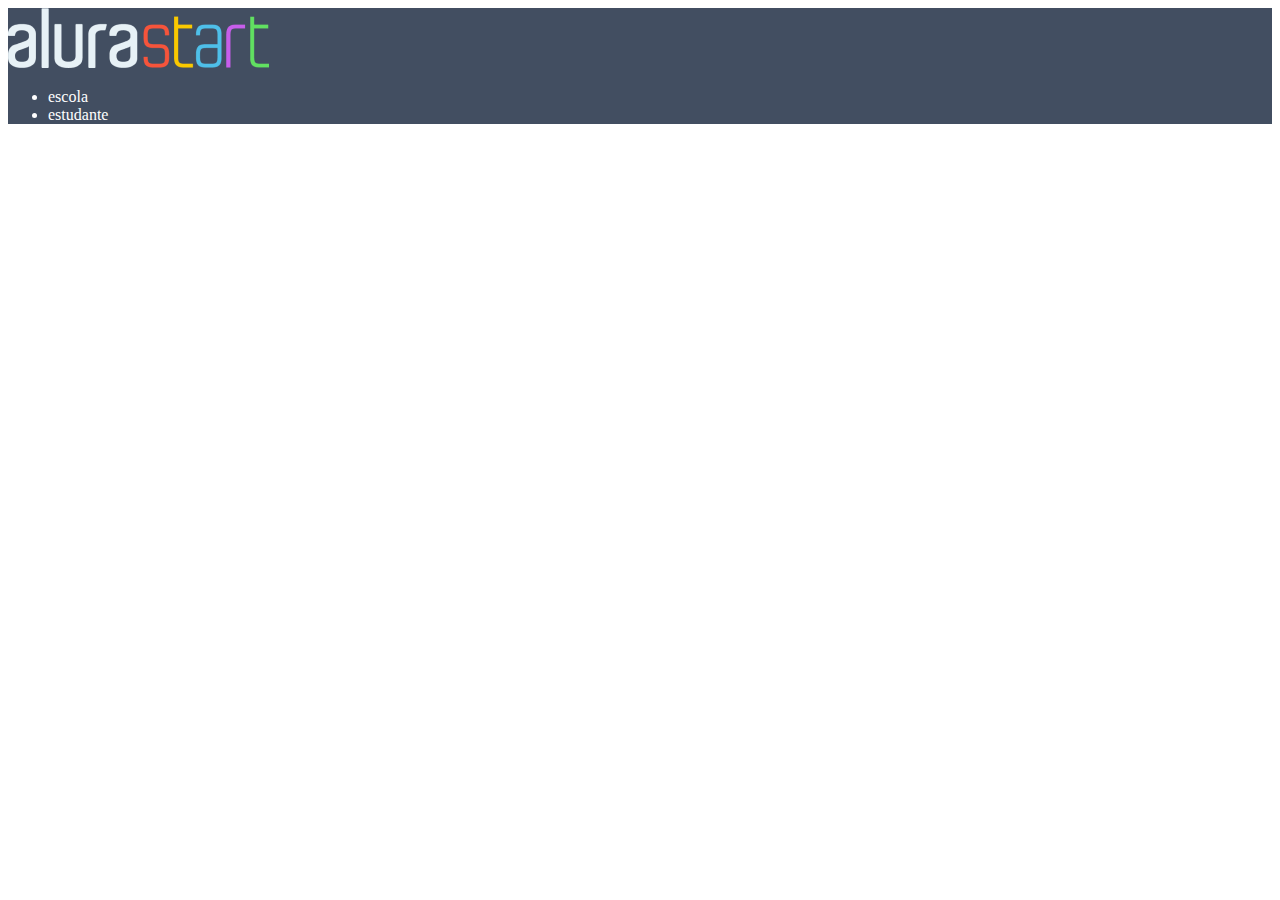
==== index.html @ 7dda3f37 "Add files via upload" ====
<!DOCTYPE html>
<html lang="en">
<head>
    <meta charset="UTF-8">
    <meta http-equiv="X-UA-Compatible" content="IE=edge">
    <meta name="viewport" content="width=device-width, initial-scale=1.0">
    <title>Document</title>
    <link rel="stylesheet" href="style.css">
</head>
<body>
    <header>

       <img src="alurastart logo 1.png" alt="">
        <ul>
            <li>escola</li>
    <li>estudante</li>
    
    
    
        </ul>


    </header>
   
    
</body>
</html>
---- style.css ----
header{
background-color: #424e61;
color: white;


}
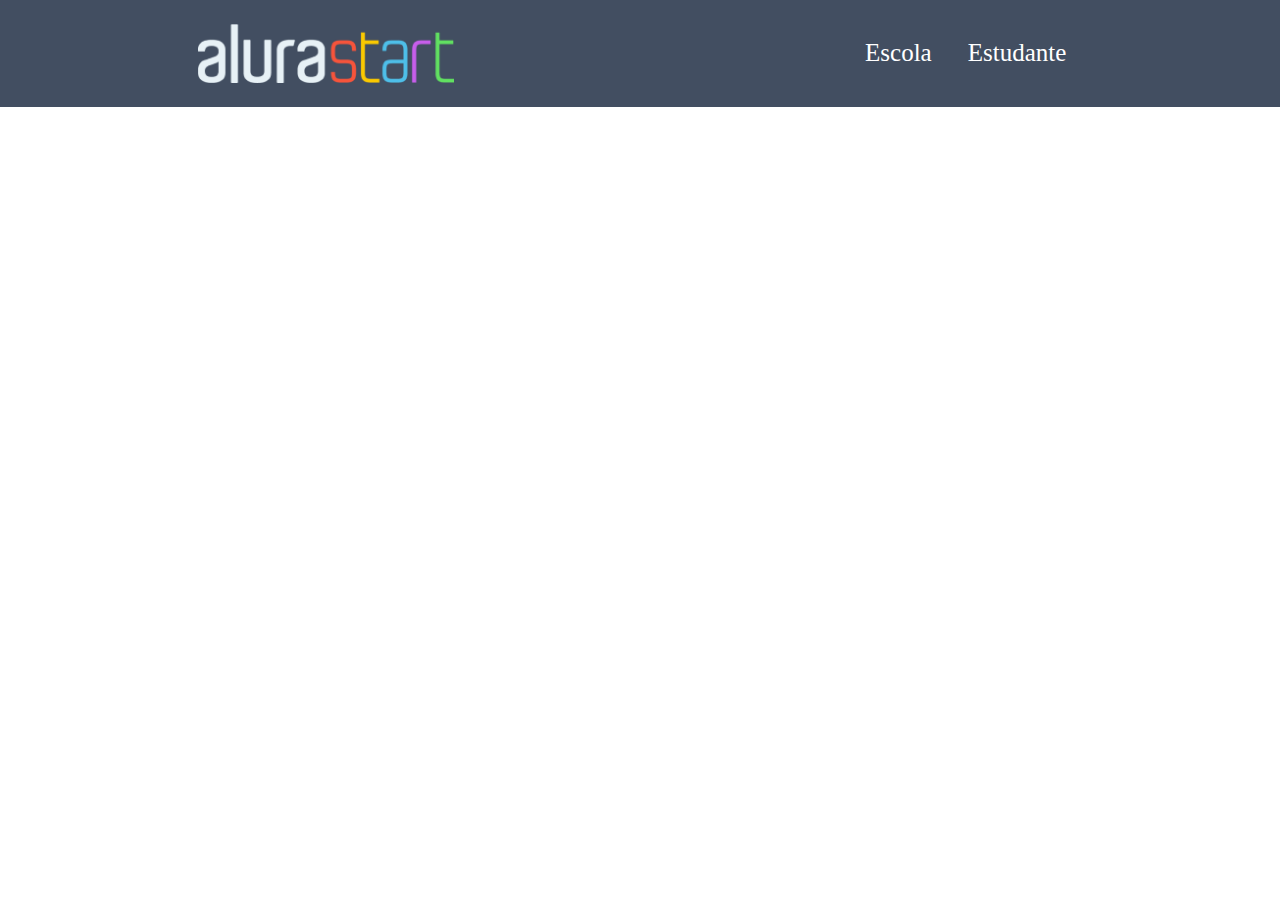
==== commit 21b2ac4c: "Cabeçalho pronto" ====
--- a/index.html
+++ b/index.html
@@ -8,20 +8,16 @@
     <link rel="stylesheet" href="style.css">
 </head>
 <body>
-    <header>
-
-       <img src="alurastart logo 1.png" alt="">
-        <ul>
-            <li>escola</li>
-    <li>estudante</li>
-    
-    
+    <header class="cabeçalho">
+       <img class="cabeçalho-imagem" src="alurastart logo 1.png" alt="">
+        <ul class="cabeçalho-lista">
+    <li class="cabeçalho-lista-item">Escola</li>
+    <li class="cabeçalho-lista-item">Estudante</li>
     
         </ul>
 
 
     </header>
    
-    
 </body>
 </html>--- a/style.css
+++ b/style.css
@@ -1,6 +1,29 @@
+*{
+
+    margin: 0;
+    padding: 0;
+}
+
+
 header{
 background-color: #424e61;
 color: white;
+display: flex;
+justify-content: space-around;
+align-items: center;
+padding: 24px 0;
+}
+
+.cabeçalho-imagem{
+
+    width: 20%;
+}
+
+
+.cabeçalho-lista-item{
+display: inline-block;
+margin: 0 16px;
+font-size: 25px;
 
 
 }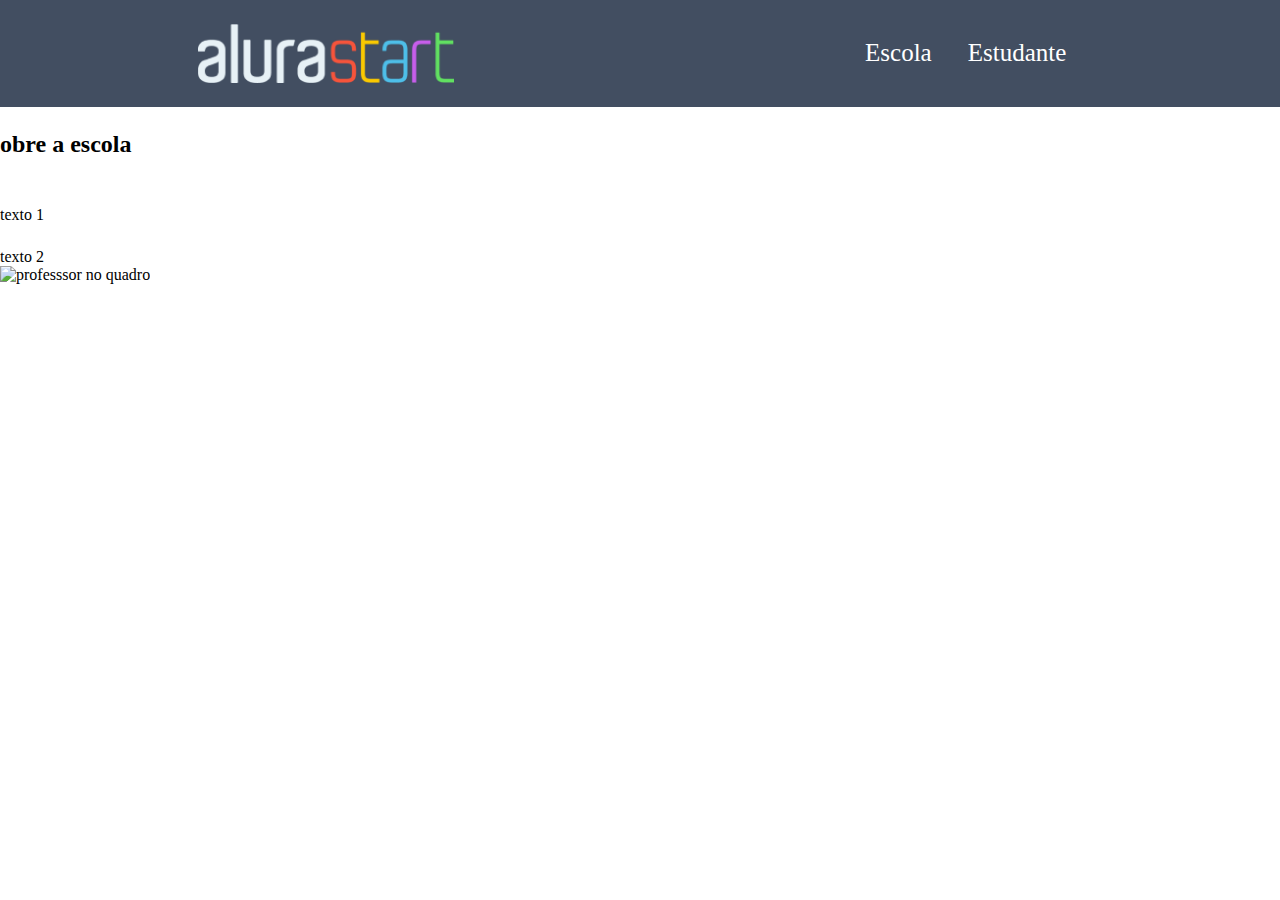
==== commit 7580a96f: "inicio seção" ====
--- a/index.html
+++ b/index.html
@@ -18,6 +18,17 @@
 
 
     </header>
+    <section class="Escola">
+    <div class="escola-div-conteudo">
+    <h2 class="escola-titulo">obre a escola</h2>
+    <p class="escola-texto-um">texto 1</p>
+    <p class="escola-texto-dois">texto 2</p>
+</div>
+
+    <img class="escola-imagem" src="Formula-amico 1.png" alt="professsor no quadro">
+
+
+</section>
    
 </body>
 </html>--- a/style.css
+++ b/style.css
@@ -26,4 +26,34 @@
 font-size: 25px;
 
 
-}+}
+.escola-imagem{
+width: 25%;
+
+
+}
+.escola{
+background-image: linear-gradient(424e61, #4EBFE9);
+color: white;
+display: flex;
+justify-content: center;
+align-items: center;
+padding: 24px 0;
+
+
+}
+.escola-div-conteudo{
+width: 35%;
+
+
+
+}
+.escola-titulo{
+padding: 24px 0;
+
+
+}
+.escola-texto-um{
+padding: 24px 0;
+
+}
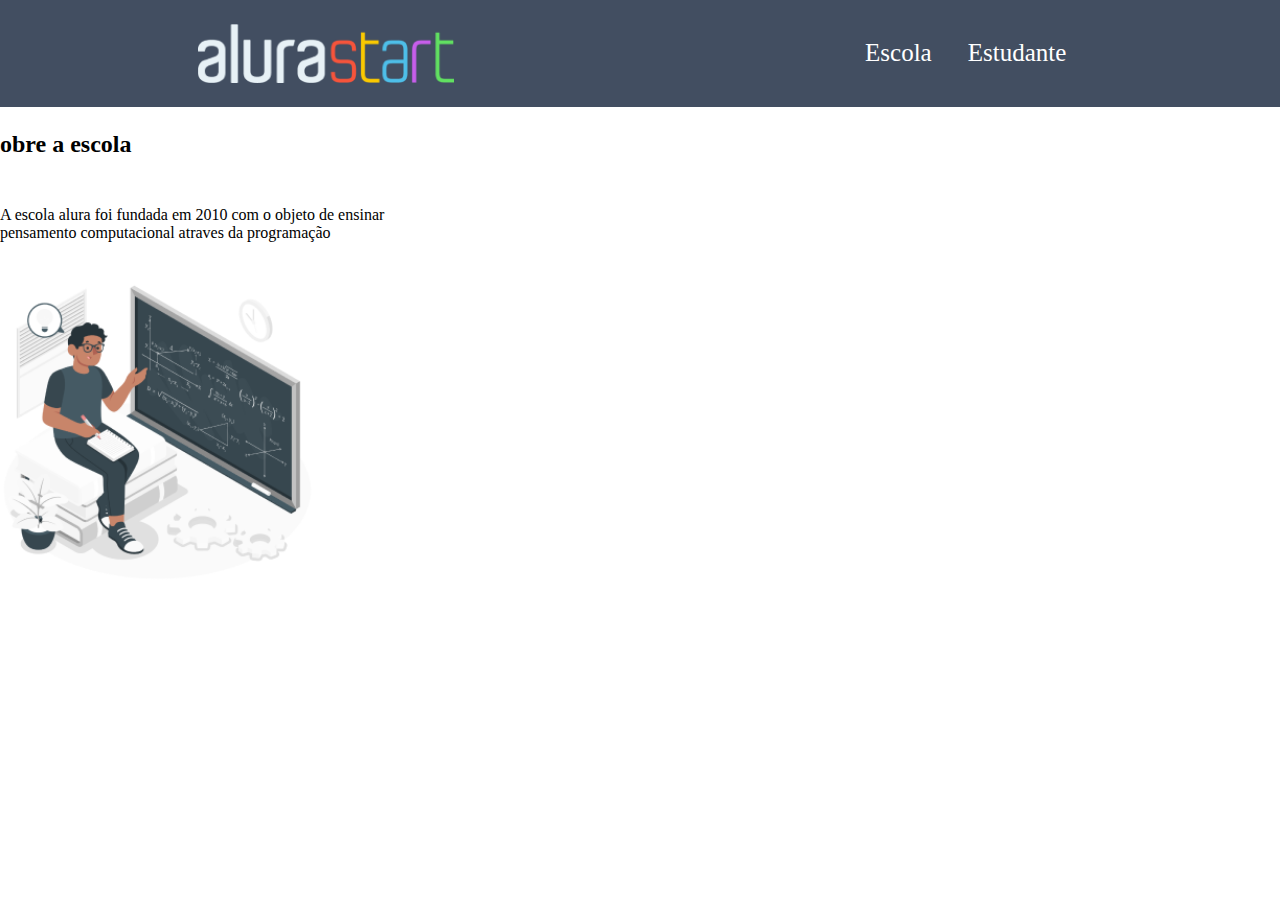
==== commit f8f3743d: "final ceção escola" ====
--- a/index.html
+++ b/index.html
@@ -21,11 +21,11 @@
     <section class="Escola">
     <div class="escola-div-conteudo">
     <h2 class="escola-titulo">obre a escola</h2>
-    <p class="escola-texto-um">texto 1</p>
-    <p class="escola-texto-dois">texto 2</p>
+    <p class="escola-texto-um">A escola alura foi fundada em 2010 com o objeto de ensinar pensamento computacional atraves da programação </p>
+    <p class="escola-texto-dois"></p>
 </div>
 
-    <img class="escola-imagem" src="Formula-amico 1.png" alt="professsor no quadro">
+    <img class="escola-imagem" src="Formula-amico 1 (1).png" alt="professsor no quadro">
 
 
 </section>
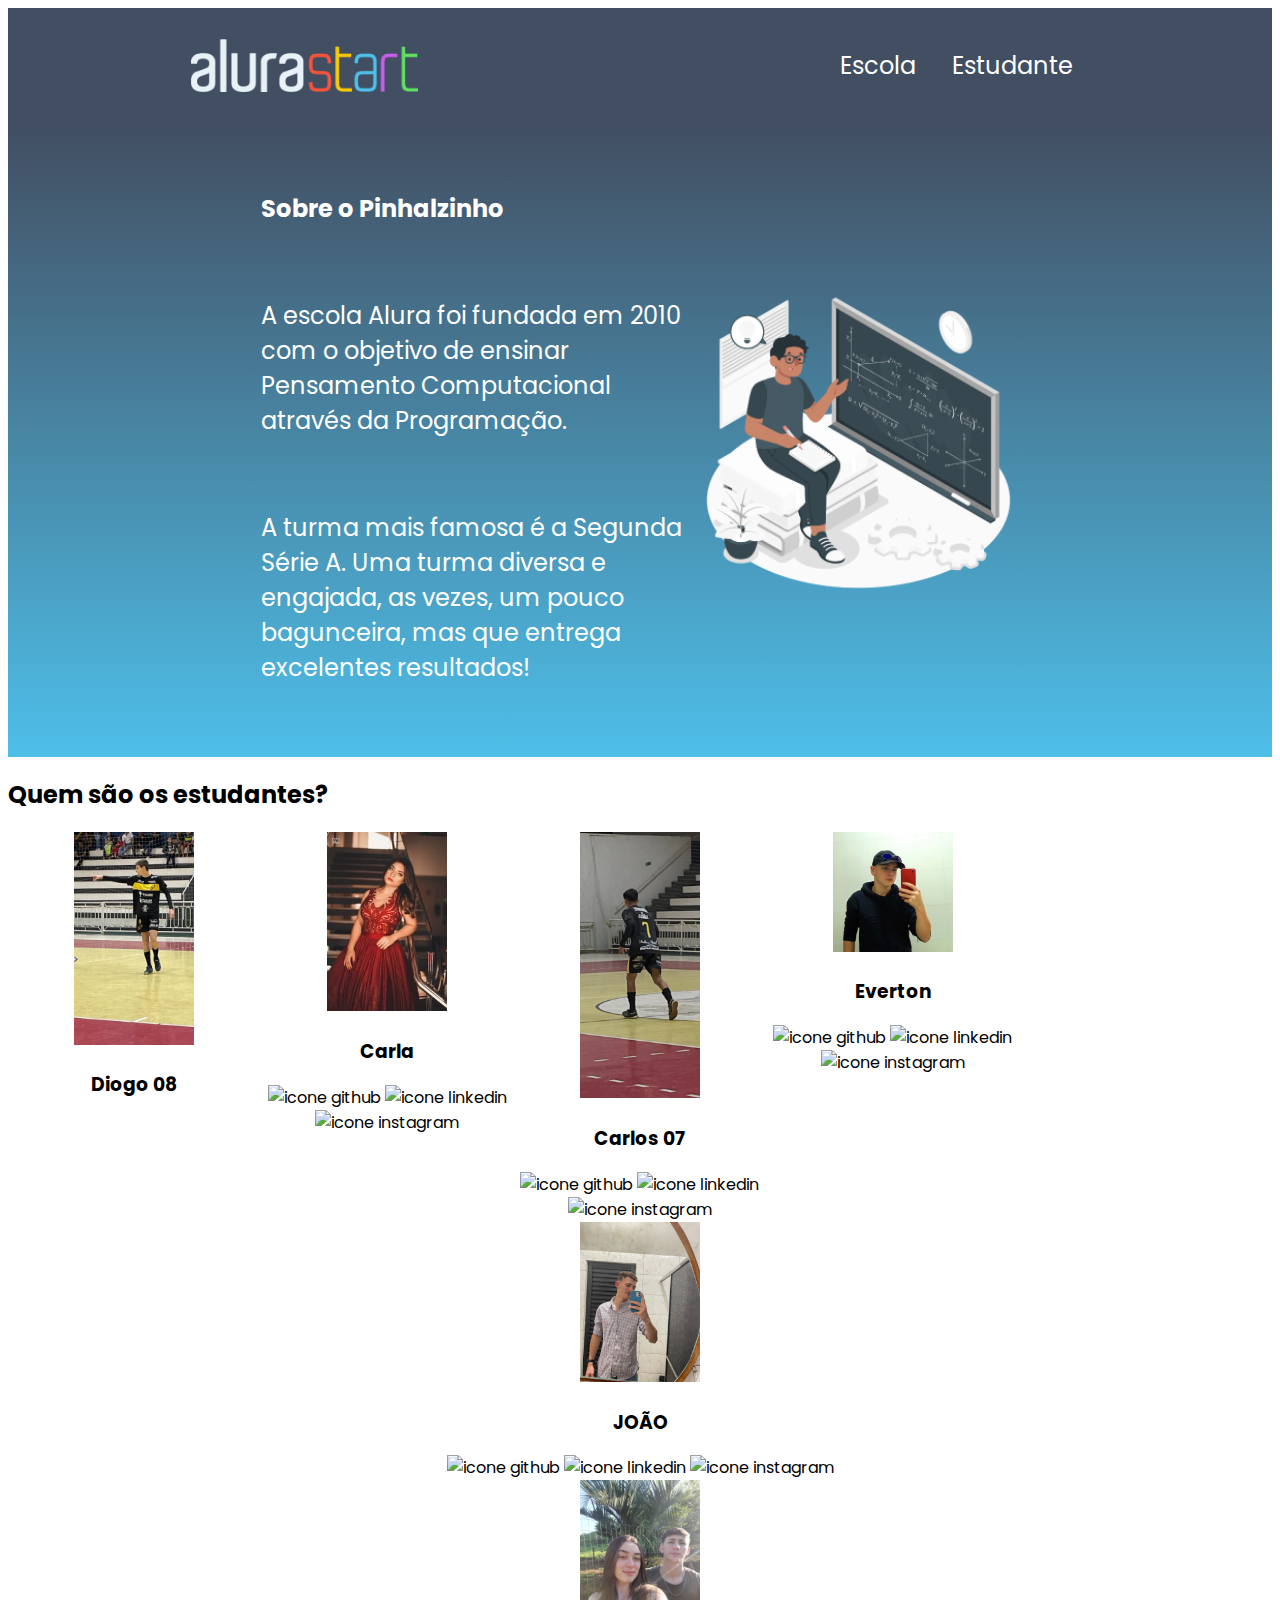
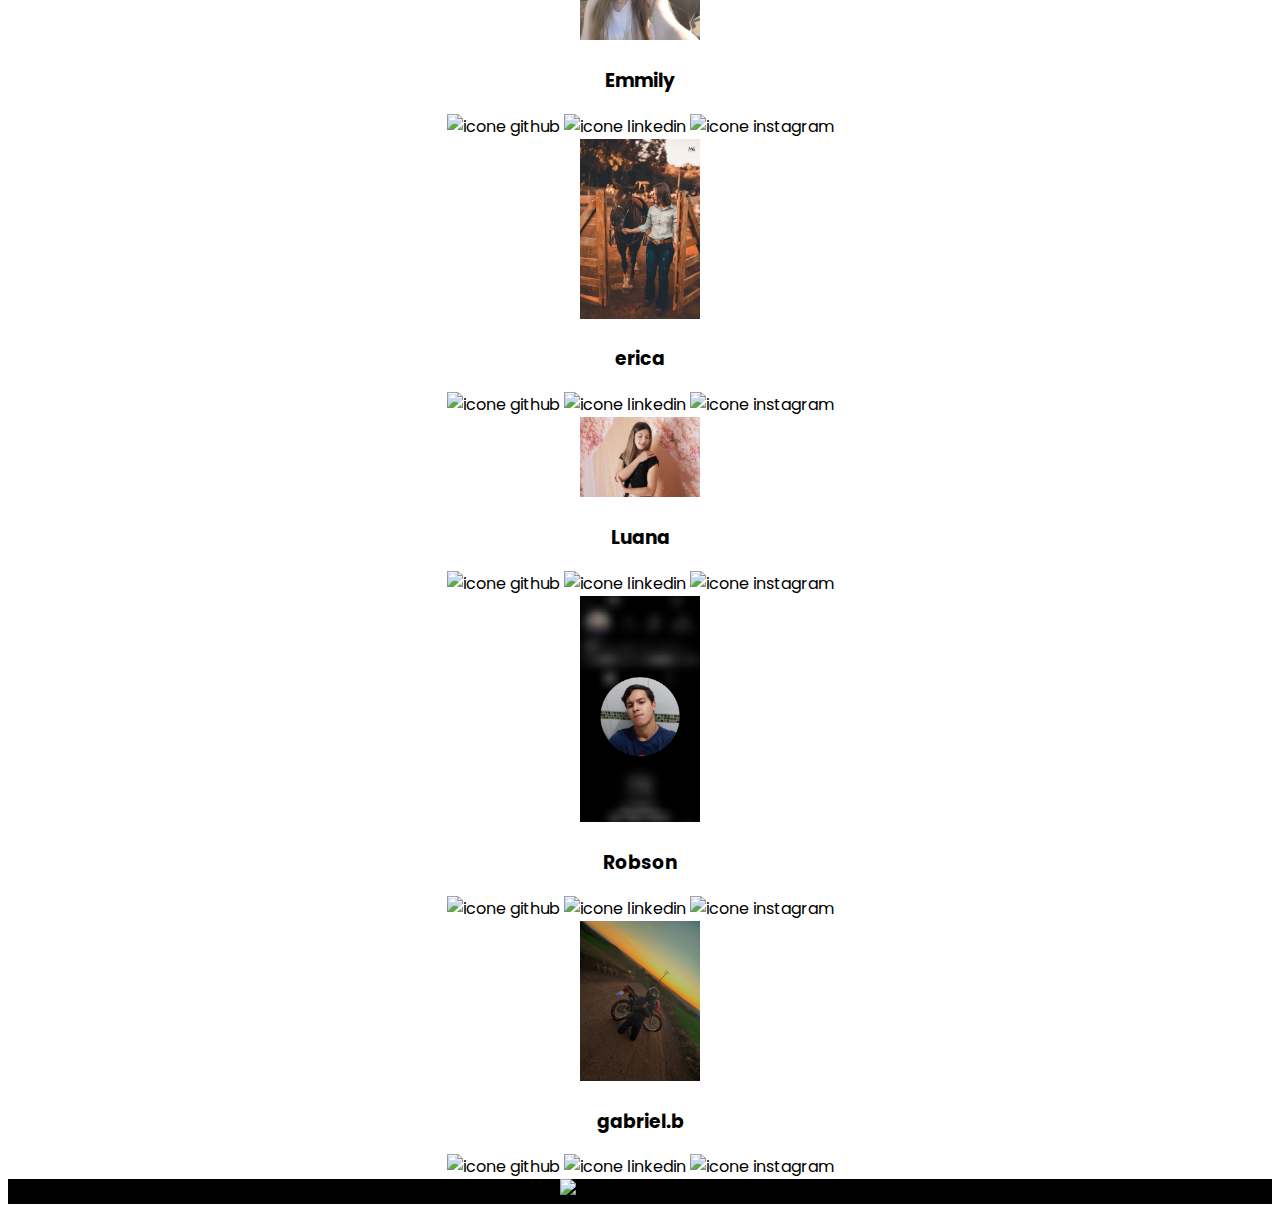
==== commit ed6e32c4: "vs coud" ====
--- a/index.html
+++ b/index.html
@@ -6,29 +6,122 @@
     <meta name="viewport" content="width=device-width, initial-scale=1.0">
     <title>Document</title>
     <link rel="stylesheet" href="style.css">
-</head>
-<body>
-    <header class="cabeçalho">
-       <img class="cabeçalho-imagem" src="alurastart logo 1.png" alt="">
-        <ul class="cabeçalho-lista">
-    <li class="cabeçalho-lista-item">Escola</li>
-    <li class="cabeçalho-lista-item">Estudante</li>
-    
-        </ul>
+    <link rel="preconnect" href="https://fonts.googleapis.com">
+    <link rel="preconnect" href="https://fonts.gstatic.com" crossorigin>
+    <link href="https://fonts.googleapis.com/css2?family=Poppins:wght@200;400;700&display=swap" rel="stylesheet">
 
 
-    </header>
-    <section class="Escola">
-    <div class="escola-div-conteudo">
-    <h2 class="escola-titulo">obre a escola</h2>
-    <p class="escola-texto-um">A escola alura foi fundada em 2010 com o objeto de ensinar pensamento computacional atraves da programação </p>
-    <p class="escola-texto-dois"></p>
-</div>
-
-    <img class="escola-imagem" src="Formula-amico 1 (1).png" alt="professsor no quadro">
+    </head>
+    <body>
+        <header class="cabeçalho">
 
 
-</section>
-   
+           <img class="cabeçalho-imagem" src="alurastart logo 1.png" alt="" srcset="">
+        <ul class="cabeçalho-lista"> 
+              <li class="cabeçalho-lista-item">Escola</li>
+              <li class="cabeçalho-lista-item">Estudante</li>
+        </ul>
+        </head>
+        </header>
+        <section class="Escola">
+    <div class="Escola-div-conteudo">
+
+     <h2 class="Escola-titulo">Sobre o Pinhalzinho</h2>
+     <p class="Escola-texto-1">A escola Alura foi fundada em 2010 com o objetivo de ensinar Pensamento Computacional através da Programação. </p>
+     <p class="Escola-texto-2">A turma mais famosa é a Segunda Série A. Uma turma diversa e engajada, as vezes, um pouco bagunceira, mas que entrega excelentes resultados!</p>
+
+        </div>
+          
+          <img class="Escola-imagem" src="Formula-amico 1 (1).png">
+
+
+
+        </section>
+         <section class="Estudante">
+        <h2 class="Estudante-titulo">Quem são os estudantes?</h2>
+        <div class="estudante-todos">
+        <div class="estudante-div"> 
+        <img class="estudante-imagem" src="IMG_7431.jpg" alt="Foto do Diogo">
+        <h3 class="estudante-nome">Diogo 08</h3>
+        <img class="estudante-icone" src="github.png" alt="">
+        <img class="estudante-icone" src="instagram.png" alt="">
+        <img class="estudante-icone" src="linkedin.png" alt="">
+    </div>
+
+    <div class="estudante-div">
+        <img class="estudante-imagem" src="IMG_1467 (2).jpeg" alt="foto da Carla">
+                    <h3 class="estudante-nome">Carla</h3>
+                    <img class="estudante-icone" src="github.png" alt="icone github">
+                    <img class="estudante-icone" src="linkedin.png" alt="icone linkedin">
+                    <img class="estudante-icone" src="instagram.png" alt="icone instagram">
+           </div>
+
+           <div class="estudante-div">
+            <img class="estudante-imagem" src="Screenshot_2023-08-15-13-48-48-876_com.miui.gallery.jpg" alt="foto do Carlos">
+                        <h3 class="estudante-nome">Carlos 07</h3>
+                        <img class="estudante-icone" src="github.png" alt="icone github">
+                        <img class="estudante-icone" src="linkedin.png" alt="icone linkedin">
+                        <img class="estudante-icone" src="instagram.png" alt="icone instagram">
+               </div>
+
+               <div class="estudante-div">
+                <img class="estudante-imagem" src="1693932898682.jpg" alt="foto do Everton">
+                            <h3 class="estudante-nome">Everton</h3>
+                            <img class="estudante-icone" src="github.png" alt="icone github">
+                            <img class="estudante-icone" src="linkedin.png" alt="icone linkedin">
+                            <img class="estudante-icone" src="instagram.png" alt="icone instagram">
+                   </div>
+                </div>
+                <div class="estudante-div">
+                    <img class="estudante-imagem" src="IMG_0826.jpeg" alt="foto do JOÃO">
+                                <h3 class="estudante-nome">JOÃO</h3>
+                                <img class="estudante-icone" src="github.png" alt="icone github">
+                                <img class="estudante-icone" src="linkedin.png" alt="icone linkedin">
+                                <img class="estudante-icone" src="instagram.png" alt="icone instagram">
+                       </div>
+                       <div class="estudante-div">
+                        <img class="estudante-imagem" src="IMG-20230921-WA0247.jpg" alt="foto do Gustavo">
+                                    <h3 class="estudante-nome">Emmily</h3>
+                                    <img class="estudante-icone" src="github.png" alt="icone github">
+                                    <img class="estudante-icone" src="linkedin.png" alt="icone linkedin">
+                                    <img class="estudante-icone" src="instagram.png" alt="icone instagram">
+                           </div>
+                           <div class="estudante-div">
+                            <img class="estudante-imagem" src="DSC_9162.jpg" alt="foto da erica">
+                                        <h3 class="estudante-nome">erica</h3>
+                                        <img class="estudante-icone" src="github.png" alt="icone github">
+                                        <img class="estudante-icone" src="linkedin.png" alt="icone linkedin">
+                                        <img class="estudante-icone" src="instagram.png" alt="icone instagram">
+                               </div>
+                               <div class="estudante-div">
+                                <img class="estudante-imagem" src="FB_IMG_1696350608489.jpg" alt="foto da Luana">
+                                            <h3 class="estudante-nome">Luana</h3>
+                                            <img class="estudante-icone" src="github.png" alt="icone github">
+                                            <img class="estudante-icone" src="linkedin.png" alt="icone linkedin">
+                                            <img class="estudante-icone" src="instagram.png" alt="icone instagram">
+                                   </div>
+                                   <div class="estudante-div">
+                                    <img class="estudante-imagem" src="Screenshot_20230826-204257 (1).jpg" alt="foto do Robson">
+                                                <h3 class="estudante-nome">Robson</h3>
+                                                <img class="estudante-icone" src="github.png" alt="icone github">
+                                                <img class="estudante-icone" src="linkedin.png" alt="icone linkedin">
+                                                <img class="estudante-icone" src="instagram.png" alt="icone instagram">
+                                       </div>
+                                       <div class="estudante-div">
+                                        <div class="estudante-div">
+                                            <img class="estudante-imagem" src="20230625_175159.jpg" alt="foto do gabriel">
+                                                        <h3 class="estudante-nome">gabriel.b</h3>
+                                                        <img class="estudante-icone" src="github.png" alt="icone github">
+                                                        <img class="estudante-icone" src="linkedin.png" alt="icone linkedin">
+                                                        <img class="estudante-icone" src="instagram.png" alt="icone instagram">
+                                               </div>
+                                    
+                                
+                            
+             
+       </section>
+        <footer class="rodapé"> 
+            <img src="rodapé-imagem" src="alurastart logo 1 (1).png" alt="logo da alura start">
+        </footer>
 </body>
-</html>+</html>
--- a/style.css
+++ b/style.css
@@ -1,59 +1,93 @@
-*{
-
-    margin: 0;
-    padding: 0;
-}
-
-
-header{
-background-color: #424e61;
-color: white;
-display: flex;
-justify-content: space-around;
-align-items: center;
-padding: 24px 0;
-}
-
-.cabeçalho-imagem{
-
-    width: 20%;
-}
-
-
-.cabeçalho-lista-item{
-display: inline-block;
-margin: 0 16px;
-font-size: 25px;
-
-
-}
-.escola-imagem{
-width: 25%;
-
-
-}
-.escola{
-background-image: linear-gradient(424e61, #4EBFE9);
-color: white;
-display: flex;
-justify-content: center;
-align-items: center;
-padding: 24px 0;
-
-
-}
-.escola-div-conteudo{
-width: 35%;
-
-
-
-}
-.escola-titulo{
-padding: 24px 0;
-
-
-}
-.escola-texto-um{
-padding: 24px 0;
-
-}
+{
+  margin: 0;
+  padding: 0;
+  }
+  body{
+      font-family: 'Poppins', sans-serif;
+  }
+  header {
+  background-color: #424e61;
+  color: white;
+  display: flex;
+  justify-content: space-around;
+  align-items: center;
+  padding: 24px 0;
+  
+  
+  }
+  
+  .cabeçalho-imagem{
+  width: 18%;
+  
+  }
+  .cabeçalho-lista-item{
+  display: inline-block;
+  margin: 0 16px;
+  font-size: 24px;
+  }
+  
+  .Escola-imagem{
+  width: 25%;
+  }
+  
+  .Escola{
+      background-image: linear-gradient(#424E61, #4EBFE9);
+      color: white;
+      display: flex;
+      justify-content: center;
+      align-items: center;
+      padding: 24px 0;
+      
+  }
+  .Escola-div-conteudo{
+  width: 35%;
+  
+  
+  }
+  
+  .Escola-titulo{
+  padding: 24px 0;
+  
+  }
+  
+  .Escola-texto-1{
+      padding: 24px 0;
+      font-size: 24px;
+      
+  }
+  
+  .Escola-texto-2{
+      padding: 24px 0;
+      font-size: 24px;
+  }
+  .estudante-imagem{
+  width: 120px;
+  }
+  
+  .estudante-icone{
+      width: 24px;
+  }
+  .estudante-div{
+      text-align: center;
+  }
+  
+  .estudante-todos{
+      display: grid;
+      grid-template-columns: 20% 20% 20% 20% 20%
+  }
+  .estudante-titulo{
+      text-align: center;
+      padding: 50px 0;
+  }
+  .estudante-todos{
+      display: grid;
+  }
+  .rodapé{
+      background-color: black;
+      text-align: center;
+  }
+  .rodapé-imagem{
+      height: 60px;
+      padding: 12px 0;
+  }
+  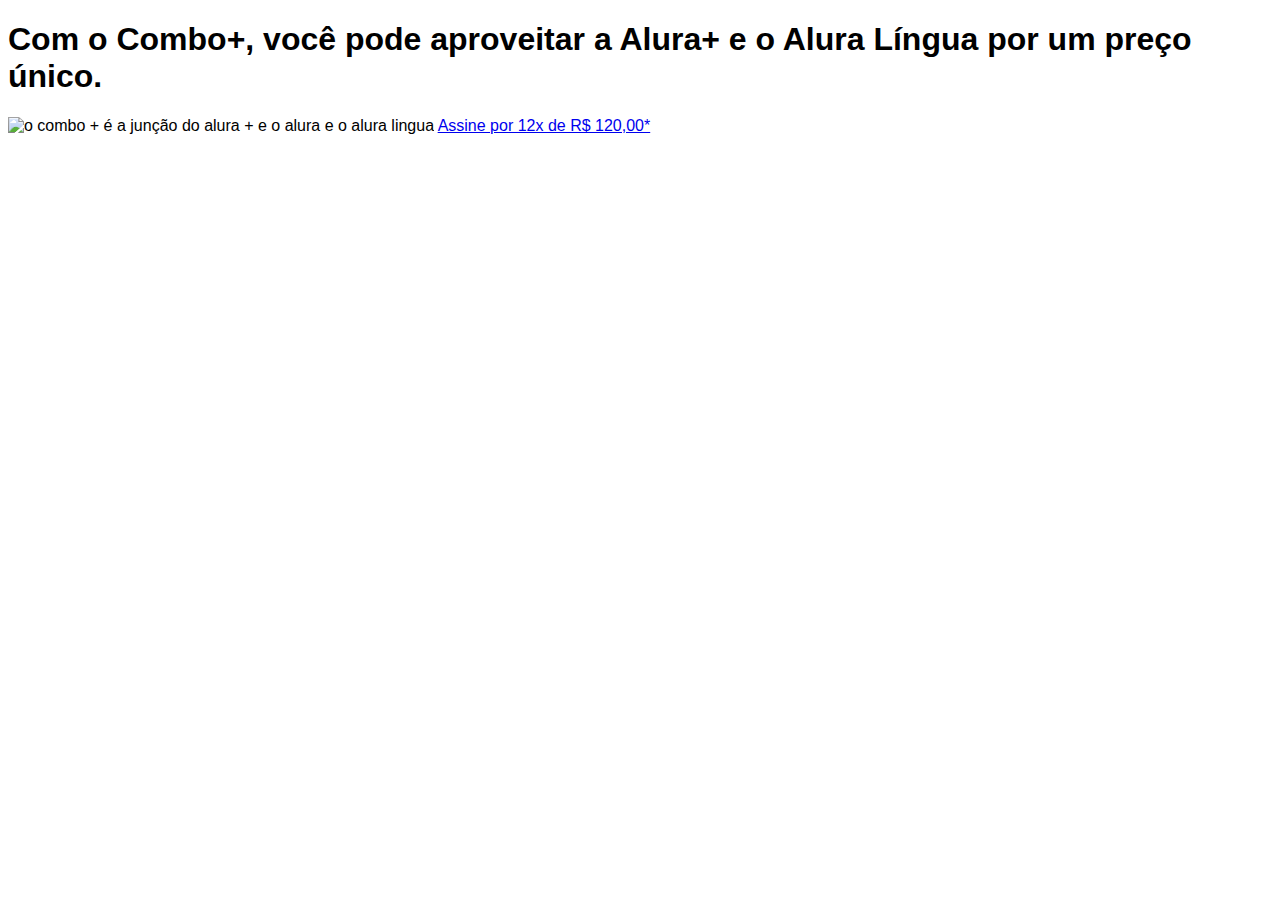
==== commit 29dad889: "HTML,Css" ====
--- a/index.html
+++ b/index.html
@@ -1,127 +1,19 @@
 <!DOCTYPE html>
-<html lang="en">
-<head>
-    <meta charset="UTF-8">
-    <meta http-equiv="X-UA-Compatible" content="IE=edge">
-    <meta name="viewport" content="width=device-width, initial-scale=1.0">
-    <title>Document</title>
-    <link rel="stylesheet" href="style.css">
-    <link rel="preconnect" href="https://fonts.googleapis.com">
-    <link rel="preconnect" href="https://fonts.gstatic.com" crossorigin>
-    <link href="https://fonts.googleapis.com/css2?family=Poppins:wght@200;400;700&display=swap" rel="stylesheet">
+<html>
+    <head>
+        <title>Alura Plus</title>
+        <meta charset="UTF-8">
+        <meta name="viewport" content="width=device-width,initial-scale=1">
+        <link rel="stylesheet" href="style.css">
+    </head>
+    
+    <body>
+        <section class="container principal">
+        <h1>Com o Combo+, você pode aproveitar a Alura+ e o Alura Língua por um preço único.</h1>
+        <img src="img/Combo.png" alt="o combo + é a junção do alura + e o alura e o alura lingua">
+        <a href="www.alura.com.br" class="container__botao">Assine por 12x de R$ 120,00*</a>
+    </section>
+    </body>
 
 
-    </head>
-    <body>
-        <header class="cabeçalho">
-
-
-           <img class="cabeçalho-imagem" src="alurastart logo 1.png" alt="" srcset="">
-        <ul class="cabeçalho-lista"> 
-              <li class="cabeçalho-lista-item">Escola</li>
-              <li class="cabeçalho-lista-item">Estudante</li>
-        </ul>
-        </head>
-        </header>
-        <section class="Escola">
-    <div class="Escola-div-conteudo">
-
-     <h2 class="Escola-titulo">Sobre o Pinhalzinho</h2>
-     <p class="Escola-texto-1">A escola Alura foi fundada em 2010 com o objetivo de ensinar Pensamento Computacional através da Programação. </p>
-     <p class="Escola-texto-2">A turma mais famosa é a Segunda Série A. Uma turma diversa e engajada, as vezes, um pouco bagunceira, mas que entrega excelentes resultados!</p>
-
-        </div>
-          
-          <img class="Escola-imagem" src="Formula-amico 1 (1).png">
-
-
-
-        </section>
-         <section class="Estudante">
-        <h2 class="Estudante-titulo">Quem são os estudantes?</h2>
-        <div class="estudante-todos">
-        <div class="estudante-div"> 
-        <img class="estudante-imagem" src="IMG_7431.jpg" alt="Foto do Diogo">
-        <h3 class="estudante-nome">Diogo 08</h3>
-        <img class="estudante-icone" src="github.png" alt="">
-        <img class="estudante-icone" src="instagram.png" alt="">
-        <img class="estudante-icone" src="linkedin.png" alt="">
-    </div>
-
-    <div class="estudante-div">
-        <img class="estudante-imagem" src="IMG_1467 (2).jpeg" alt="foto da Carla">
-                    <h3 class="estudante-nome">Carla</h3>
-                    <img class="estudante-icone" src="github.png" alt="icone github">
-                    <img class="estudante-icone" src="linkedin.png" alt="icone linkedin">
-                    <img class="estudante-icone" src="instagram.png" alt="icone instagram">
-           </div>
-
-           <div class="estudante-div">
-            <img class="estudante-imagem" src="Screenshot_2023-08-15-13-48-48-876_com.miui.gallery.jpg" alt="foto do Carlos">
-                        <h3 class="estudante-nome">Carlos 07</h3>
-                        <img class="estudante-icone" src="github.png" alt="icone github">
-                        <img class="estudante-icone" src="linkedin.png" alt="icone linkedin">
-                        <img class="estudante-icone" src="instagram.png" alt="icone instagram">
-               </div>
-
-               <div class="estudante-div">
-                <img class="estudante-imagem" src="1693932898682.jpg" alt="foto do Everton">
-                            <h3 class="estudante-nome">Everton</h3>
-                            <img class="estudante-icone" src="github.png" alt="icone github">
-                            <img class="estudante-icone" src="linkedin.png" alt="icone linkedin">
-                            <img class="estudante-icone" src="instagram.png" alt="icone instagram">
-                   </div>
-                </div>
-                <div class="estudante-div">
-                    <img class="estudante-imagem" src="IMG_0826.jpeg" alt="foto do JOÃO">
-                                <h3 class="estudante-nome">JOÃO</h3>
-                                <img class="estudante-icone" src="github.png" alt="icone github">
-                                <img class="estudante-icone" src="linkedin.png" alt="icone linkedin">
-                                <img class="estudante-icone" src="instagram.png" alt="icone instagram">
-                       </div>
-                       <div class="estudante-div">
-                        <img class="estudante-imagem" src="IMG-20230921-WA0247.jpg" alt="foto do Gustavo">
-                                    <h3 class="estudante-nome">Emmily</h3>
-                                    <img class="estudante-icone" src="github.png" alt="icone github">
-                                    <img class="estudante-icone" src="linkedin.png" alt="icone linkedin">
-                                    <img class="estudante-icone" src="instagram.png" alt="icone instagram">
-                           </div>
-                           <div class="estudante-div">
-                            <img class="estudante-imagem" src="DSC_9162.jpg" alt="foto da erica">
-                                        <h3 class="estudante-nome">erica</h3>
-                                        <img class="estudante-icone" src="github.png" alt="icone github">
-                                        <img class="estudante-icone" src="linkedin.png" alt="icone linkedin">
-                                        <img class="estudante-icone" src="instagram.png" alt="icone instagram">
-                               </div>
-                               <div class="estudante-div">
-                                <img class="estudante-imagem" src="FB_IMG_1696350608489.jpg" alt="foto da Luana">
-                                            <h3 class="estudante-nome">Luana</h3>
-                                            <img class="estudante-icone" src="github.png" alt="icone github">
-                                            <img class="estudante-icone" src="linkedin.png" alt="icone linkedin">
-                                            <img class="estudante-icone" src="instagram.png" alt="icone instagram">
-                                   </div>
-                                   <div class="estudante-div">
-                                    <img class="estudante-imagem" src="Screenshot_20230826-204257 (1).jpg" alt="foto do Robson">
-                                                <h3 class="estudante-nome">Robson</h3>
-                                                <img class="estudante-icone" src="github.png" alt="icone github">
-                                                <img class="estudante-icone" src="linkedin.png" alt="icone linkedin">
-                                                <img class="estudante-icone" src="instagram.png" alt="icone instagram">
-                                       </div>
-                                       <div class="estudante-div">
-                                        <div class="estudante-div">
-                                            <img class="estudante-imagem" src="20230625_175159.jpg" alt="foto do gabriel">
-                                                        <h3 class="estudante-nome">gabriel.b</h3>
-                                                        <img class="estudante-icone" src="github.png" alt="icone github">
-                                                        <img class="estudante-icone" src="linkedin.png" alt="icone linkedin">
-                                                        <img class="estudante-icone" src="instagram.png" alt="icone instagram">
-                                               </div>
-                                    
-                                
-                            
-             
-       </section>
-        <footer class="rodapé"> 
-            <img src="rodapé-imagem" src="alurastart logo 1 (1).png" alt="logo da alura start">
-        </footer>
-</body>
-</html>
+    </html>
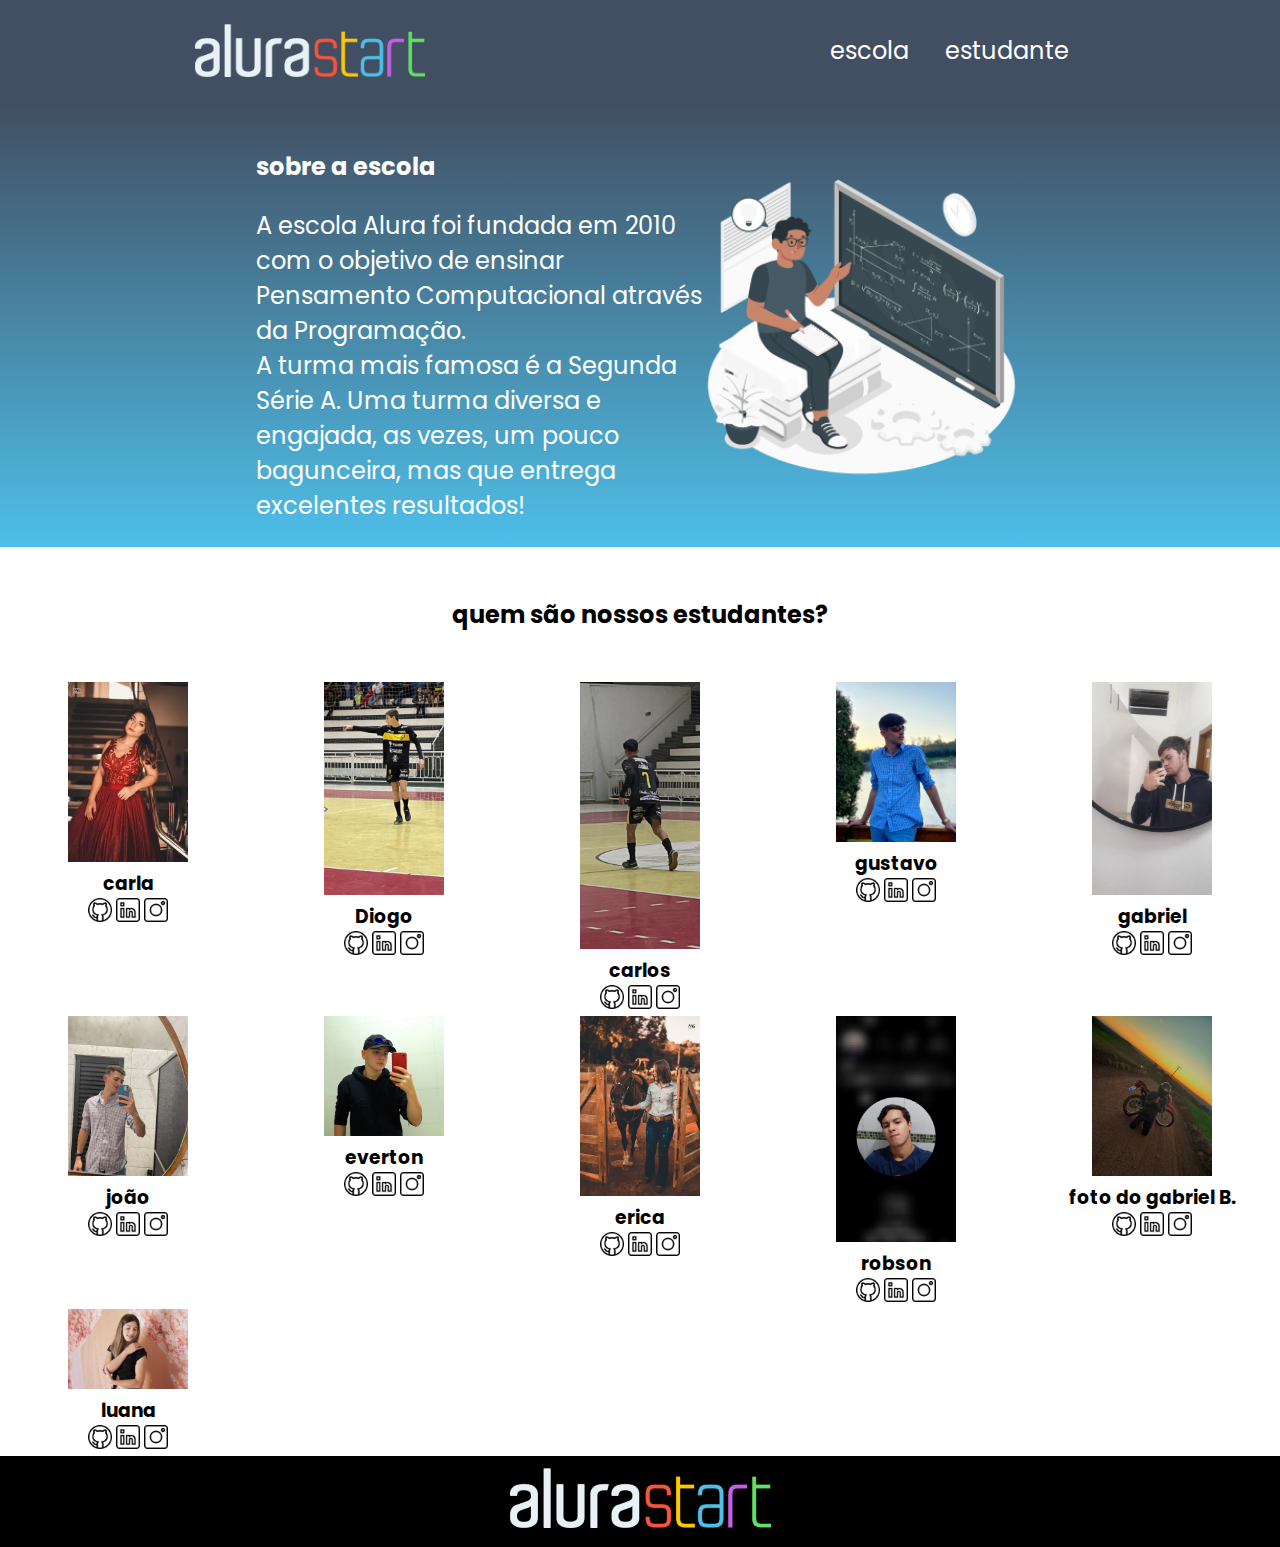
==== commit ab6a5eea: "html novo com novo computador" ====
--- a/index.html
+++ b/index.html
@@ -1,19 +1,126 @@
 <!DOCTYPE html>
-<html>
-    <head>
-        <title>Alura Plus</title>
-        <meta charset="UTF-8">
-        <meta name="viewport" content="width=device-width,initial-scale=1">
-        <link rel="stylesheet" href="style.css">
-    </head>
-    
-    <body>
-        <section class="container principal">
-        <h1>Com o Combo+, você pode aproveitar a Alura+ e o Alura Língua por um preço único.</h1>
-        <img src="img/Combo.png" alt="o combo + é a junção do alura + e o alura e o alura lingua">
-        <a href="www.alura.com.br" class="container__botao">Assine por 12x de R$ 120,00*</a>
-    </section>
-    </body>
+<html lang="en">
+<head>
+    <meta charset="UTF-8">
+    <meta http-equiv="X-UA-Compatible" content="IE=edge">
+    <meta name="viewport" content="width=, initial-scale=1.0">
+    <title>Document</title>
+    <link rel="stylesheet" href="stily.css"><link rel="preconnect" href="https://fonts.googleapis.com">
+    <link rel="preconnect" href="https://fonts.gstatic.com" crossorigin>
+    <link href="https://fonts.googleapis.com/css2?family=Poppins:wght@400;700&display=swap" rel="stylesheet">
+
+</head>
+<body>
+    <header class="cabeçalho"> 
+        <img class="cabeçalho-imagem" src="alurastart logo 1.png" alt="" srcset="">
+        <ul class="cabeçalho-lista">
+            <li class="cabeçalho-lista-item">escola</li>
+            <li class="cabeçalho-lista-item">estudante</li>
+        </ul>
+    </header>
+    <section class="escola">
+        <div class="escola-div-conteudo">
+            <h2 class="escola-titulo">sobre a escola</h2>
+            <p class="escola-texto-1">A escola Alura foi fundada em 2010 com o objetivo de ensinar Pensamento Computacional através da Programação. 
+            </p>
+            <p class="escola-texto-2">A turma mais famosa é a Segunda Série A. Uma turma diversa e engajada, as vezes, um pouco bagunceira, mas que entrega excelentes resultados!</p>
 
 
-    </html>
+        </div>
+
+<img class="escola-imagem" src="Formula-amico 1 (1).png" alt="">
+
+
+    </section>
+     <section class="estudante">
+        <h2 class="estudante-titulo"> quem são nossos estudantes?</h2>
+        <div class="estudante-todos"></div>
+        <div class="estudante-todos">
+         <div class="estudante-div">
+        <img class="estudante-imagem" src="carla.jpeg" alt="foto da carla">
+        <h3 class="estudante-nome">carla</h3>
+                 <img class="estudante-icone" src="github.png" alt="icone github">
+                 <img class="estudante-icone" src="linkedin.png" alt="icone linkedin">
+                 <img class="estudante-icone" src="instagram.png" alt="icone instagram">
+        </div>
+        <div class="estudante-div">
+            <img class="estudante-imagem" src="diogo.jpg" alt="foto do Diogo">
+                        <h3 class="estudante-nome">Diogo</h3>
+                        <img class="estudante-icone" src="github.png" alt="icone github">
+                        <img class="estudante-icone" src="linkedin.png" alt="icone linkedin">
+                        <img class="estudante-icone" src="instagram.png" alt="icone instagram">
+        </div>
+        <div class="estudante-div">
+            <img class="estudante-imagem" src="carlos.jpg" alt="foto do carlos">
+                        <h3 class="estudante-nome">carlos</h3>
+                        <img class="estudante-icone" src="github.png" alt="icone github">
+                        <img class="estudante-icone" src="linkedin.png" alt="icone linkedin">
+                        <img class="estudante-icone" src="instagram.png" alt="icone instagram">
+        </div>
+        <div class="estudante-div">
+            <img class="estudante-imagem" src="gustavo.jpeg" alt="foto do gustavo">
+                        <h3 class="estudante-nome">gustavo</h3>
+                        <img class="estudante-icone" src="github.png" alt="icone github">
+                        <img class="estudante-icone" src="linkedin.png" alt="icone linkedin">
+                        <img class="estudante-icone" src="instagram.png" alt="icone instagram">
+        </div>
+        <div class="estudante-div">
+            <img class="estudante-imagem" src="gABRIEL.T.webp"alt="foto do gabriel";=>
+                        <h3 class="estudante-nome">gabriel</h3>
+                        <img class="estudante-icone" src="github.png" alt="icone github">
+                        <img class="estudante-icone" src="linkedin.png" alt="icone linkedin">
+                        <img class="estudante-icone" src="instagram.png" alt="icone instagram">
+        </div>
+        <div class="estudante-div">
+            <img class="estudante-imagem" src="joão.jpeg"alt="foto do joão";=>
+                        <h3 class="estudante-nome">joão</h3>
+                        <img class="estudante-icone" src="github.png" alt="icone github">
+                        <img class="estudante-icone" src="linkedin.png" alt="icone linkedin">
+                        <img class="estudante-icone" src="instagram.png" alt="icone instagram">
+        </div>
+        <div class="estudante-div">
+            <img class="estudante-imagem" src="everton.jpg"alt="foto do everton";=>
+                        <h3 class="estudante-nome">everton</h3>
+                       <a href="https://github.com/tatuamarrado66987/site-escola"> <img class="estudante-icone" src="github.png" alt="icone github"></a>
+                        <img class="estudante-icone" src="linkedin.png" alt="icone linkedin">
+                        <img class="estudante-icone" src="instagram.png" alt="icone instagram">
+    </div>
+    <div class="estudante-div">
+        
+    <img class="estudante-imagem" src="erica.jpg"alt="foto da erica";=>
+                <h3 class="estudante-nome">erica</h3>
+                <img class="estudante-icone" src="github.png" alt="icone github">
+                <img class="estudante-icone" src="linkedin.png" alt="icone linkedin">
+                <img class="estudante-icone" src="instagram.png" alt="icone instagram">
+    </img>
+</div>
+<div class="estudante-div">
+    <img class="estudante-imagem" src="bill.jpg"alt="foto do robson";=>
+                <h3 class="estudante-nome">robson</h3>
+                <img class="estudante-icone" src="github.png" alt="icone github">
+                <img class="estudante-icone" src="linkedin.png" alt="icone linkedin">
+                <img class="estudante-icone" src="instagram.png" alt="icone instagram">
+</div>
+<div class="estudante-div">
+    <img class="estudante-imagem" src="gabriel.b.jpg"alt="foto do gabriel B.";=>
+                <h3 class="estudante-nome">foto do gabriel B.</h3>
+                <img class="estudante-icone" src="github.png" alt="icone github">
+                <img class="estudante-icone" src="linkedin.png" alt="icone linkedin">
+                <img class="estudante-icone" src="instagram.png" alt="icone instagram">
+</div>
+<div class="estudante-div">
+    <img class="estudante-imagem" src="luana.jpg"alt="luana.";=>
+                <h3 class="estudante-nome">luana</h3>
+                <img class="estudante-icone" src="github.png" alt="icone github">
+                <img class="estudante-icone" src="linkedin.png" alt="icone linkedin">
+                <img class="estudante-icone" src="instagram.png" alt="icone instagram">
+               
+ </div> 
+</section> 
+<footer class="rodapé">
+    <img class="rodapé-imagem"src="alurastart logo 1.png" alt="logo da alura start">
+</footer>
+
+</body>
+</html>
+
--- a/stily.css
+++ b/stily.css
@@ -0,0 +1,109 @@
+*{
+    margin: 0;
+    padding: 0;
+}
+
+body{font-family: 'Poppins', sans-serif;}
+header {
+    background-color: #424e61;
+    color: white;
+    display: flex;
+    justify-content: space-around;
+    align-items: center;
+    padding: 24px 0;
+
+    
+}
+
+.cabeçalho-imagem{
+
+width: 18%;
+
+}
+.cabeçalho-lista-item{
+display: inline-block;
+margin: 0 16px;
+font-size: 24px;
+
+
+
+}
+.escola-imagem{
+width: 25%;
+
+}
+
+.escola{
+    background-image: linear-gradient(#424e61,#4ebfe9);
+    color: white;
+    display: flex;
+    justify-content: center;
+    align-items: center;
+    padding: 24px 0;
+    
+}
+.escola-div-conteudo{
+width: 35%;
+
+
+}
+
+.escola-titulo{
+padding: 24px 0;
+
+}
+
+.escola-texto-1{
+    padding: 24px o;
+    font-size: 24px;
+    
+}
+
+.escola-texto-2{
+    padding: 24px o;
+    font-size: 24px;
+
+
+}
+.estudante-imagem{
+    width: 120px;
+}
+
+.estudante-icone{
+    width: 24px;
+
+}
+.estudante-div{
+    text-align:center;
+}
+.estudante-todos{
+    display: grid;
+    grid-template-columns: 20% 20% 20% 20% 20%;
+}
+    .estudante-titulo{
+
+    text-align:center;
+    padding: 50px 0;
+    }
+    .estudante-todos{
+        display: grid;
+    }
+    .rodapé{
+        background-color:black;
+        text-align: center;
+    }
+    .rodapé-imagem{
+        height:60px;
+        padding: 12px 0;
+        
+    }
+
+    
+
+
+
+
+
+
+
+
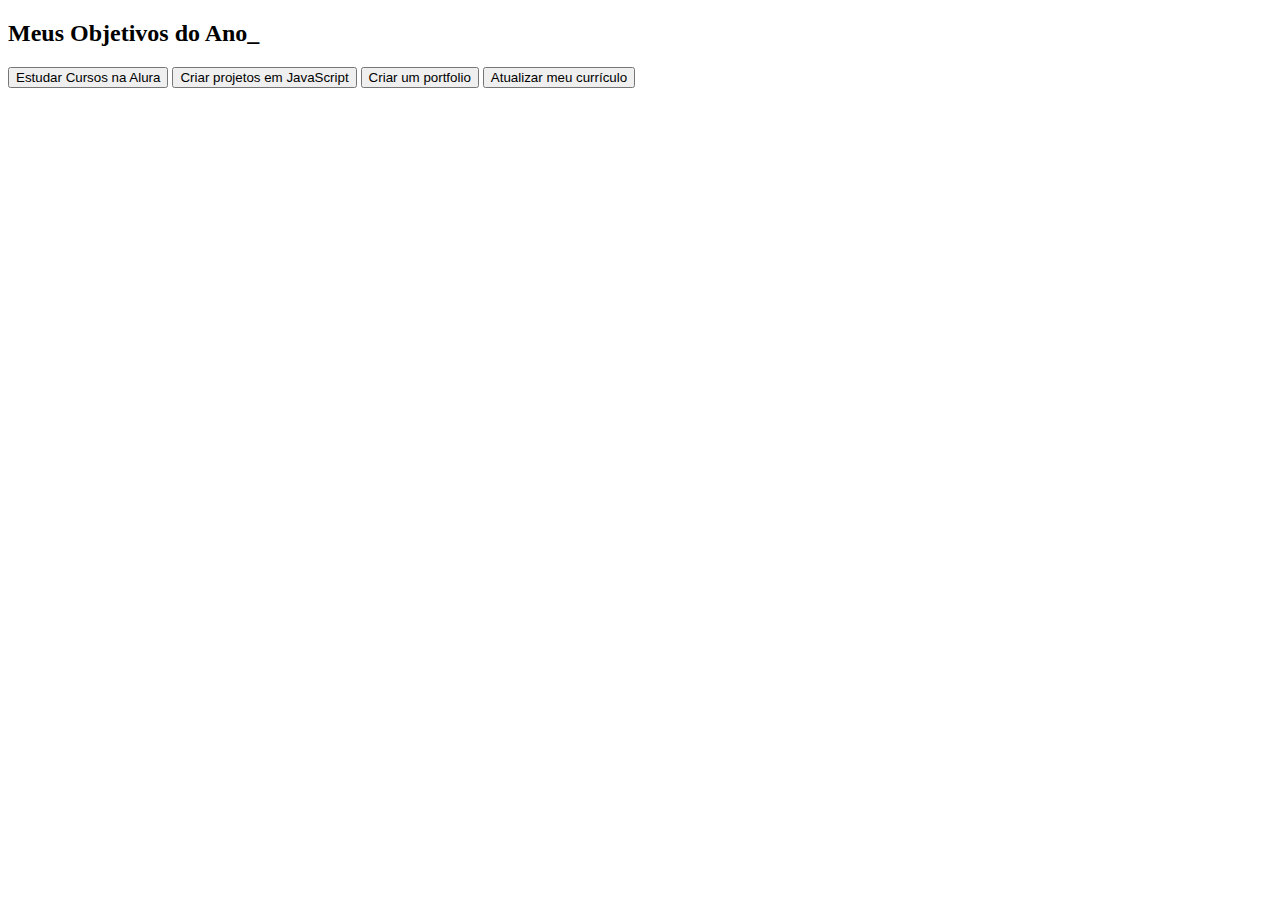
==== commit 6deb037b: "programação 2024" ====
--- a/index.html
+++ b/index.html
@@ -1,126 +1,24 @@
 <!DOCTYPE html>
-<html lang="en">
+<html lang="pt-br">
 <head>
     <meta charset="UTF-8">
     <meta http-equiv="X-UA-Compatible" content="IE=edge">
-    <meta name="viewport" content="width=, initial-scale=1.0">
-    <title>Document</title>
-    <link rel="stylesheet" href="stily.css"><link rel="preconnect" href="https://fonts.googleapis.com">
-    <link rel="preconnect" href="https://fonts.gstatic.com" crossorigin>
-    <link href="https://fonts.googleapis.com/css2?family=Poppins:wght@400;700&display=swap" rel="stylesheet">
-
+    <meta name="viewport" content="width=device-width, initial-scale=1.0">
+    <title>Meus Objetivos do Ano</title>
+    <link rel="stylesheet" href="style.css">
 </head>
 <body>
-    <header class="cabeçalho"> 
-        <img class="cabeçalho-imagem" src="alurastart logo 1.png" alt="" srcset="">
-        <ul class="cabeçalho-lista">
-            <li class="cabeçalho-lista-item">escola</li>
-            <li class="cabeçalho-lista-item">estudante</li>
-        </ul>
-    </header>
-    <section class="escola">
-        <div class="escola-div-conteudo">
-            <h2 class="escola-titulo">sobre a escola</h2>
-            <p class="escola-texto-1">A escola Alura foi fundada em 2010 com o objetivo de ensinar Pensamento Computacional através da Programação. 
-            </p>
-            <p class="escola-texto-2">A turma mais famosa é a Segunda Série A. Uma turma diversa e engajada, as vezes, um pouco bagunceira, mas que entrega excelentes resultados!</p>
-
-
-        </div>
-
-<img class="escola-imagem" src="Formula-amico 1 (1).png" alt="">
+    <section class="conteudo-principal">
+<h2 class="titulo-principal">Meus Objetivos do Ano_</h2>
+<div class="botoes">
+    <button class="botao">Estudar Cursos na Alura</button>
+<button class="botao">Criar projetos em JavaScript</button>
+<button class="botao">Criar um portfolio</button>
+<button class="botao">Atualizar meu currículo</button>
+</div>
 
 
     </section>
-     <section class="estudante">
-        <h2 class="estudante-titulo"> quem são nossos estudantes?</h2>
-        <div class="estudante-todos"></div>
-        <div class="estudante-todos">
-         <div class="estudante-div">
-        <img class="estudante-imagem" src="carla.jpeg" alt="foto da carla">
-        <h3 class="estudante-nome">carla</h3>
-                 <img class="estudante-icone" src="github.png" alt="icone github">
-                 <img class="estudante-icone" src="linkedin.png" alt="icone linkedin">
-                 <img class="estudante-icone" src="instagram.png" alt="icone instagram">
-        </div>
-        <div class="estudante-div">
-            <img class="estudante-imagem" src="diogo.jpg" alt="foto do Diogo">
-                        <h3 class="estudante-nome">Diogo</h3>
-                        <img class="estudante-icone" src="github.png" alt="icone github">
-                        <img class="estudante-icone" src="linkedin.png" alt="icone linkedin">
-                        <img class="estudante-icone" src="instagram.png" alt="icone instagram">
-        </div>
-        <div class="estudante-div">
-            <img class="estudante-imagem" src="carlos.jpg" alt="foto do carlos">
-                        <h3 class="estudante-nome">carlos</h3>
-                        <img class="estudante-icone" src="github.png" alt="icone github">
-                        <img class="estudante-icone" src="linkedin.png" alt="icone linkedin">
-                        <img class="estudante-icone" src="instagram.png" alt="icone instagram">
-        </div>
-        <div class="estudante-div">
-            <img class="estudante-imagem" src="gustavo.jpeg" alt="foto do gustavo">
-                        <h3 class="estudante-nome">gustavo</h3>
-                        <img class="estudante-icone" src="github.png" alt="icone github">
-                        <img class="estudante-icone" src="linkedin.png" alt="icone linkedin">
-                        <img class="estudante-icone" src="instagram.png" alt="icone instagram">
-        </div>
-        <div class="estudante-div">
-            <img class="estudante-imagem" src="gABRIEL.T.webp"alt="foto do gabriel";=>
-                        <h3 class="estudante-nome">gabriel</h3>
-                        <img class="estudante-icone" src="github.png" alt="icone github">
-                        <img class="estudante-icone" src="linkedin.png" alt="icone linkedin">
-                        <img class="estudante-icone" src="instagram.png" alt="icone instagram">
-        </div>
-        <div class="estudante-div">
-            <img class="estudante-imagem" src="joão.jpeg"alt="foto do joão";=>
-                        <h3 class="estudante-nome">joão</h3>
-                        <img class="estudante-icone" src="github.png" alt="icone github">
-                        <img class="estudante-icone" src="linkedin.png" alt="icone linkedin">
-                        <img class="estudante-icone" src="instagram.png" alt="icone instagram">
-        </div>
-        <div class="estudante-div">
-            <img class="estudante-imagem" src="everton.jpg"alt="foto do everton";=>
-                        <h3 class="estudante-nome">everton</h3>
-                       <a href="https://github.com/tatuamarrado66987/site-escola"> <img class="estudante-icone" src="github.png" alt="icone github"></a>
-                        <img class="estudante-icone" src="linkedin.png" alt="icone linkedin">
-                        <img class="estudante-icone" src="instagram.png" alt="icone instagram">
-    </div>
-    <div class="estudante-div">
-        
-    <img class="estudante-imagem" src="erica.jpg"alt="foto da erica";=>
-                <h3 class="estudante-nome">erica</h3>
-                <img class="estudante-icone" src="github.png" alt="icone github">
-                <img class="estudante-icone" src="linkedin.png" alt="icone linkedin">
-                <img class="estudante-icone" src="instagram.png" alt="icone instagram">
-    </img>
-</div>
-<div class="estudante-div">
-    <img class="estudante-imagem" src="bill.jpg"alt="foto do robson";=>
-                <h3 class="estudante-nome">robson</h3>
-                <img class="estudante-icone" src="github.png" alt="icone github">
-                <img class="estudante-icone" src="linkedin.png" alt="icone linkedin">
-                <img class="estudante-icone" src="instagram.png" alt="icone instagram">
-</div>
-<div class="estudante-div">
-    <img class="estudante-imagem" src="gabriel.b.jpg"alt="foto do gabriel B.";=>
-                <h3 class="estudante-nome">foto do gabriel B.</h3>
-                <img class="estudante-icone" src="github.png" alt="icone github">
-                <img class="estudante-icone" src="linkedin.png" alt="icone linkedin">
-                <img class="estudante-icone" src="instagram.png" alt="icone instagram">
-</div>
-<div class="estudante-div">
-    <img class="estudante-imagem" src="luana.jpg"alt="luana.";=>
-                <h3 class="estudante-nome">luana</h3>
-                <img class="estudante-icone" src="github.png" alt="icone github">
-                <img class="estudante-icone" src="linkedin.png" alt="icone linkedin">
-                <img class="estudante-icone" src="instagram.png" alt="icone instagram">
-               
- </div> 
-</section> 
-<footer class="rodapé">
-    <img class="rodapé-imagem"src="alurastart logo 1.png" alt="logo da alura start">
-</footer>
-
+    
 </body>
-</html>
-
+</html>--- a/style.css
+++ b/style.css
@@ -0,0 +1,13 @@
+:root{
+--cor-de-fundo:#1E1E1E;
+--verde:#6FFF57;
+--branco:#FFFFFF;
+--botão-ativo:#3A375E;
+--botão-inativo:#RGBA(58,55,94,0.5);
+--texto-fundo:#RGBA(58,55,94,0.3);
+}
+body{
+background-color: van(--cor-de-fundo);
+color: van(--branco);
+font-family: chakra petch;sans-serif;
+}